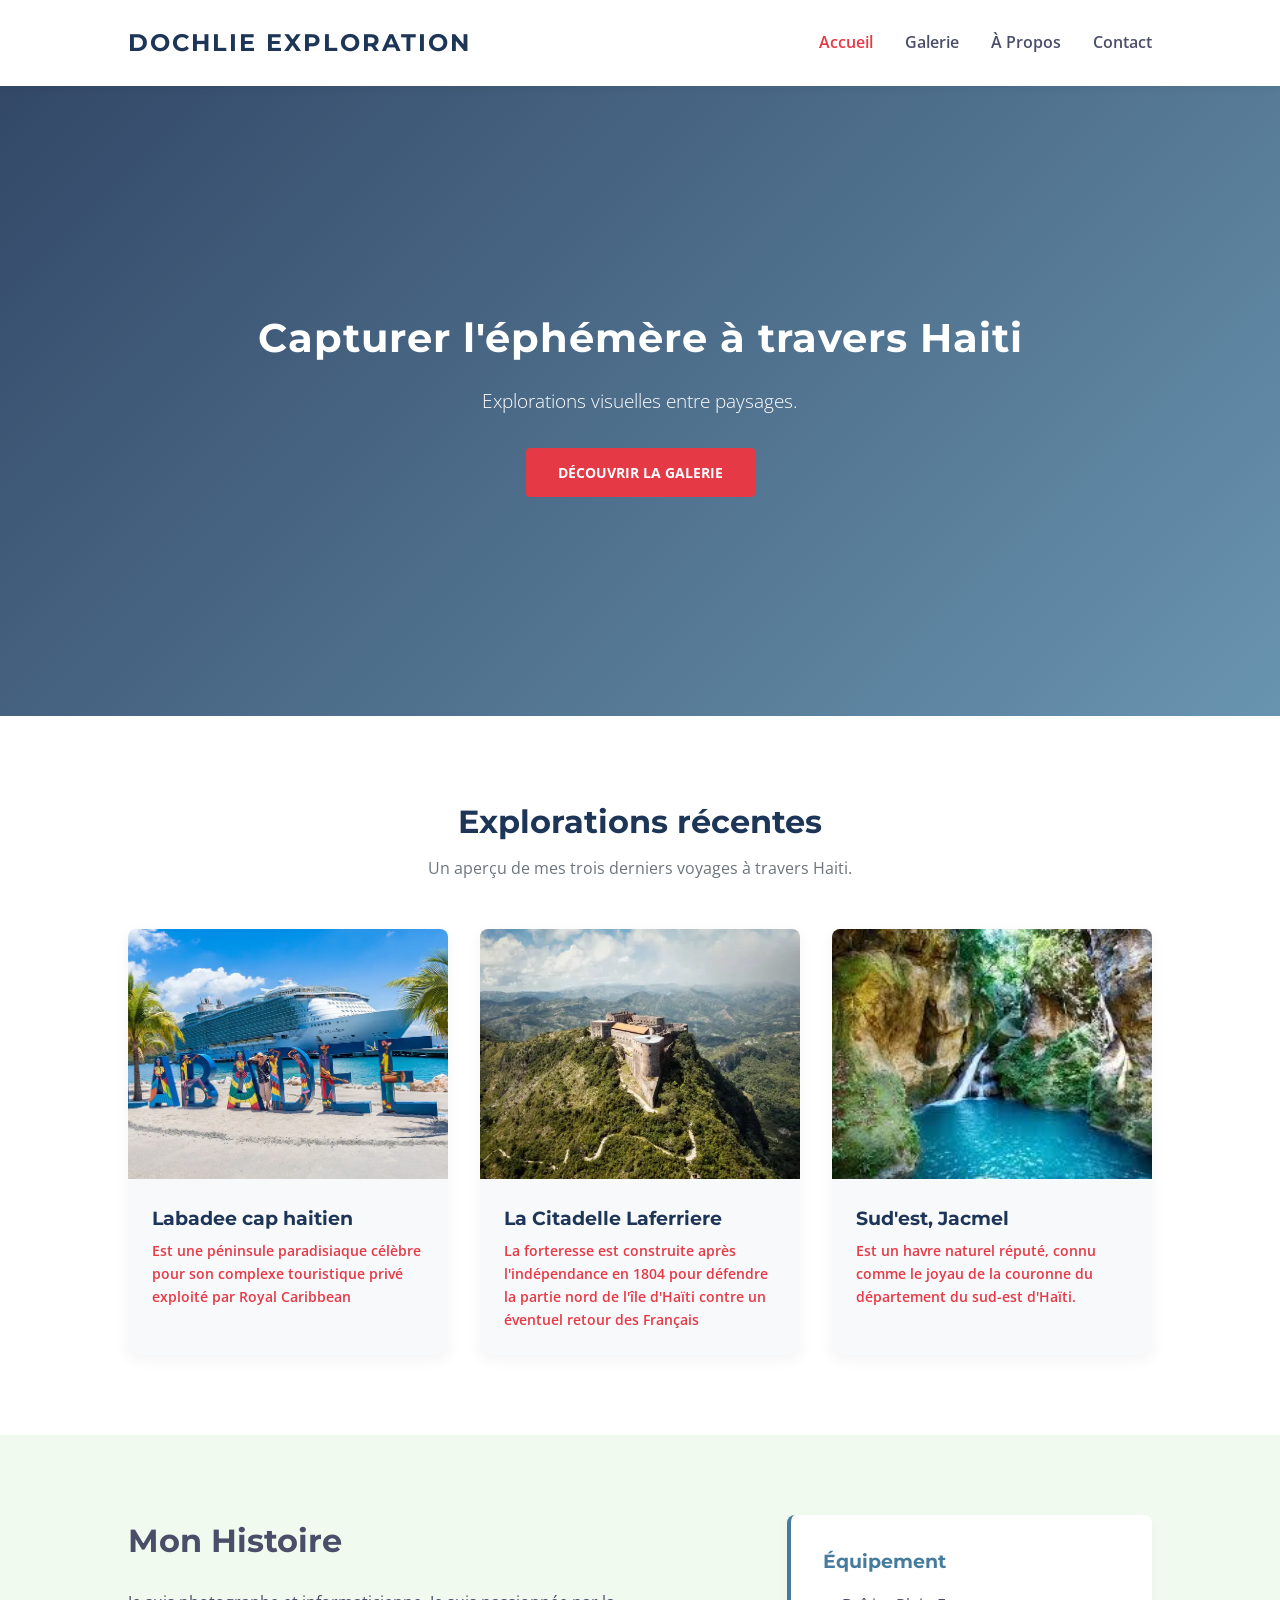
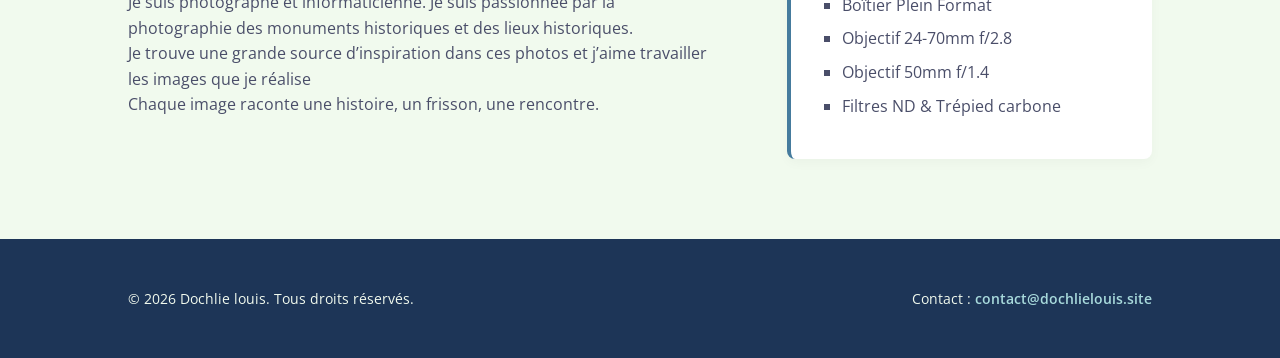
==== examen/examen.html @ fc3a5254 "Ajout examen" ====
<!DOCTYPE html>
<html lang="fr">
<head>
    <meta charset="UTF-8">
    <meta name="viewport" content="width=device-width, initial-scale=1.0">
    <title>Dochlie Louis | Photographe des monument historiques tet des lieux historiques</title>
    <link rel="preconnect" href="https://fonts.googleapis.com">
    <link rel="preconnect" href="https://fonts.gstatic.com" crossorigin>
    <link href="https://fonts.googleapis.com/css2?family=Montserrat:wght@400;700&family=Open+Sans:wght@300;400;600&display=swap" rel="stylesheet">
    <link rel="stylesheet" href="examen style.css">
</head>
<body>

    <header class="main-header">
        <h1>Dochlie Exploration</h1>
        <nav class="main-nav">
            <ul>
                <li><a href="#accueil" class="active">Accueil</a></li>
                <li><a href="#galerie">Galerie</a></li>
                <li><a href="#a-propos">À Propos</a></li>
                <li><a href="#contact">Contact</a></li>
            </ul>
        </nav>
    </header>

    <main>
        
        <section id="accueil" class="hero-section">
            <article class="hero-content">
                <h2>Capturer l'éphémère à travers Haiti</h2>
                <p>Explorations visuelles entre paysages.</p>
                <a href="#galerie" class="btn-explore">Découvrir la galerie</a>
            </article>
        </section>

        <section id="galerie" class="gallery-section">
            <h2>Explorations récentes</h2>
            <p class="subtitle">Un aperçu de mes trois derniers voyages à travers Haiti.</p>
            
            <div class="gallery-grid"> <figure class="gallery-item">
                    <img src="image/haiti-une-plongee-dans-la-culture-haitienne-1715048978.webp"="Située sur la côte nord d'Haïti, à quelques kilomètres du Cap-Haïtien">
                    <figcaption>
                        <h3>Labadee cap haitien</h3>
                        <p>Est une péninsule paradisiaque célèbre pour son complexe touristique privé exploité par Royal Caribbean</p>
                    </figcaption>
                </figure>

                <figure class="gallery-item">
                    <img src="image/citadelle (2).webp" alt="Chaîne de montagnes rocheuses et enneigées des Alpes sous un ciel bleu pur" >
                    <figcaption>
                        <h3>La Citadelle Laferriere </h3>
                        <p>La forteresse est construite après l'indépendance en 1804 pour défendre la partie nord de l'île d'Haïti contre un éventuel retour des Français</p>
                    </figcaption>
                </figure>

                <figure class="gallery-item">
                    <img src="image/bassin bleu.jpg" alt="Le Bassin Bleu du Sud-Est d'Haïti est un paradis" width="500" height="300">
                    <figcaption>
                        <h3>Sud'est, Jacmel</h3>
                        <p> Est un havre naturel réputé, connu comme le joyau de la couronne du département du sud-est d'Haïti.</p>
                    </figcaption>
                </figure>
            </div>
        </section>

        <section id="a-propos" class="about-section">
            <article class="about-text">
                <h2>Mon Histoire</h2>
                <p>Je suis photographe et informaticienne.
                     Je suis passionnée par la photographie des monuments historiques
                     et des lieux historiques. <br> Je trouve une grande source d’inspiration dans ces photos et 
                     j’aime travailler les images que je réalise</p>
                <p>Chaque image raconte une histoire, un frisson, une rencontre.</p>
            </article>
            
            <aside class="about-sidebar">
                <h3>Équipement</h3>
                <ul>
                    <li>Boîtier Plein Format</li>
                    <li>Objectif 24-70mm f/2.8</li>
                    <li>Objectif 50mm f/1.4</li>
                    <li>Filtres ND & Trépied carbone</li>
                </ul>
            </aside>
        </section>

    </main>

    <footer class="main-footer">
        <p>&copy; 2026 Dochlie louis. Tous droits réservés.</p>
        <p id="contact">Contact : <a href="mailto:contact@dochlielouis.site">contact@dochlielouis.site</a></p>
    </footer>

</body>
</html>
---- examen/examen style.css ----
/* ==========================================================================
   1. Réinitialisation et Variables
   ========================================================================== */
* {
    margin: 0;
    padding: 0;
    box-sizing: border-box;
}

html {
    scroll-behavior: smooth;
}

body {
    font-family: 'Open Sans', sans-serif;
    color: #2b2d42;
    background-color: #f8f9fa;
    line-height: 1.6;
}

h1, h2, h3 {
    font-family: 'Montserrat', sans-serif;
    font-weight: 700;
}

/* ==========================================================================
   2. Header & Navigation (Flexbox)
   ========================================================================== */
.main-header {
    background-color: rgba(255, 255, 255, 0.95);
    position: sticky;
    top: 0;
    z-index: 1000;
    display: flex;
    justify-content: space-between;
    align-items: center;
    padding: 1.5rem 10%;
    box-shadow: 0 2px 10px rgba(0, 0, 0, 0.05);
}

.main-header h1 {
    font-size: 1.5rem;
    letter-spacing: 2px;
    text-transform: uppercase;
    color: #1d3557;
}

.main-nav ul {
    display: flex;
    list-style: none;
    gap: 2rem;
}

.main-nav a {
    text-decoration: none;
    color: #4a4e69;
    font-weight: 600;
    transition: color 0.3s ease;
}

.main-nav a:hover, 
.main-nav a.active {
    color: #e63946;
}

/* ==========================================================================
   3. Section Héro (Flexbox + Dégradé CSS)
   ========================================================================== */
.hero-section {
    /* Application du linear-gradient combiné avec une couleur de repli */
    background: linear-gradient(135deg, rgba(29, 53, 87, 0.9), rgba(69, 123, 157, 0.8)), 
                url('https://images.unsplash.com/photo-1451187580459-43490279c0fa?auto=format&fit=crop&w=1920&q=80');
    background-size: cover;
    background-position: center;
    height: 70vh;
    display: flex;
    justify-content: center;
    align-items: center;
    text-align: center;
    color: #ffffff;
    padding: 0 1rem;
}

.hero-content h2 {
    font-size: 2.5rem;
    margin-bottom: 1rem;
    letter-spacing: 1px;
}

.hero-content p {
    font-size: 1.2rem;
    margin-bottom: 2rem;
    font-weight: 300;
}


.btn-explore {
    display: inline-block;
    padding: 0.8rem 2rem;
    background-color: #e63946;
    color: #ffffff;
    text-decoration: none;
    border-radius: 4px;
    font-weight: bold;
    text-transform: uppercase;
    font-size: 0.9rem;
    transition: background-color 0.3s ease, transform 0.2s ease;
}

.btn-explore:hover {
    background-color: #d62828;
    transform: translateY(-2px);
}

/* ==========================================================================
   4. Section Galerie (Grid Layout)
   ========================================================================== */
.gallery-section {
    padding: 5rem 10%;
    background-color: #ffffff;
    text-align: center;
}

.gallery-section h2 {
    font-size: 2rem;
    color: #1d3557;
    margin-bottom: 0.5rem;
}

.gallery-section .subtitle {
    color: #6c757d;
    margin-bottom: 3rem;
}

/* Mise en page en grille pour les 3 images */
.gallery-grid {
    display: grid;
    grid-template-columns: repeat(auto-fit, minmax(280px, 1fr));
    gap: 2rem;
}

.gallery-item {
    background-color: #f8f9fa;
    border-radius: 8px;
    overflow: hidden;
    box-shadow: 0 4px 15px rgba(0, 0, 0, 0.05);
    transition: transform 0.3s ease;
}

.gallery-item:hover {
    transform: translateY(-5px);
}

.gallery-item img {
    width: 100%;
    height: 250px;
    object-fit: cover; /* Permet de cadrer proprement les images sans les déformer */
    display: block;
}

.gallery-item figcaption {
    padding: 1.5rem;
    text-align: left;
}

.gallery-item figcaption h3 {
    font-size: 1.2rem;
    color: #1d3557;
    margin-bottom: 0.3rem;
}

.gallery-item figcaption p {
    color: #e63946;
    font-size: 0.9rem;
    font-weight: 600;
}

/* ==========================================================================
   5. Section À Propos & Sidebar (Flexbox)
   ========================================================================== */
.about-section {
    padding: 5rem 10%;
    display: flex;
    flex-wrap: wrap;
    gap: 4rem;
    background-color: #f1faee;
}

.about-text {
    flex: 2;
    min-width: 300px;
}

.about-text h2 {
    font-size: 2rem;
    color: #4a4e69;
    margin-bottom: 1.5rem;
}

.about-text p {
    color: #4a4e69;
   
}

/* Style de l'élément sémantique <aside> */
.about-sidebar {
    flex: 1;
    min-width: 250px;
    background-color: #ffffff;
    padding: 2rem;
    border-radius: 8px;
    box-shadow: 0 4px 12px rgba(0,0,0,0.03);
    border-left: 4px solid #457b9d;
}

.about-sidebar h3 {
    color: #457b9d;
    margin-bottom: 1rem;
}

.about-sidebar ul {
    list-style-type: square;
    padding-left: 1.2rem;
    color: #4a4e69;
}

.about-sidebar li {
    margin-bottom: 0.5rem;
}

/* ==========================================================================
   6. Footer (Flexbox)
   ========================================================================== */
.main-footer {
    background-color: #1d3557;
    color: #f1faee;
    padding: 3rem 10%;
    display: flex;
    justify-content: space-between;
    align-items: center;
    flex-wrap: wrap;
    gap: 1.5rem;
    font-size: 0.9rem;
}

.main-footer a {
    color: #a8dadc;
    text-decoration: none;
    font-weight: 600;
}

.main-footer a:hover {
    text-decoration: underline;
}

/* Responsive basique pour les petits écrans */
@media (max-width: 768px) {
    .main-header {
        flex-direction: column;
        gap: 1rem;
    }
    .main-footer {
        flex-direction: column;
        text-align: center;
    }
}
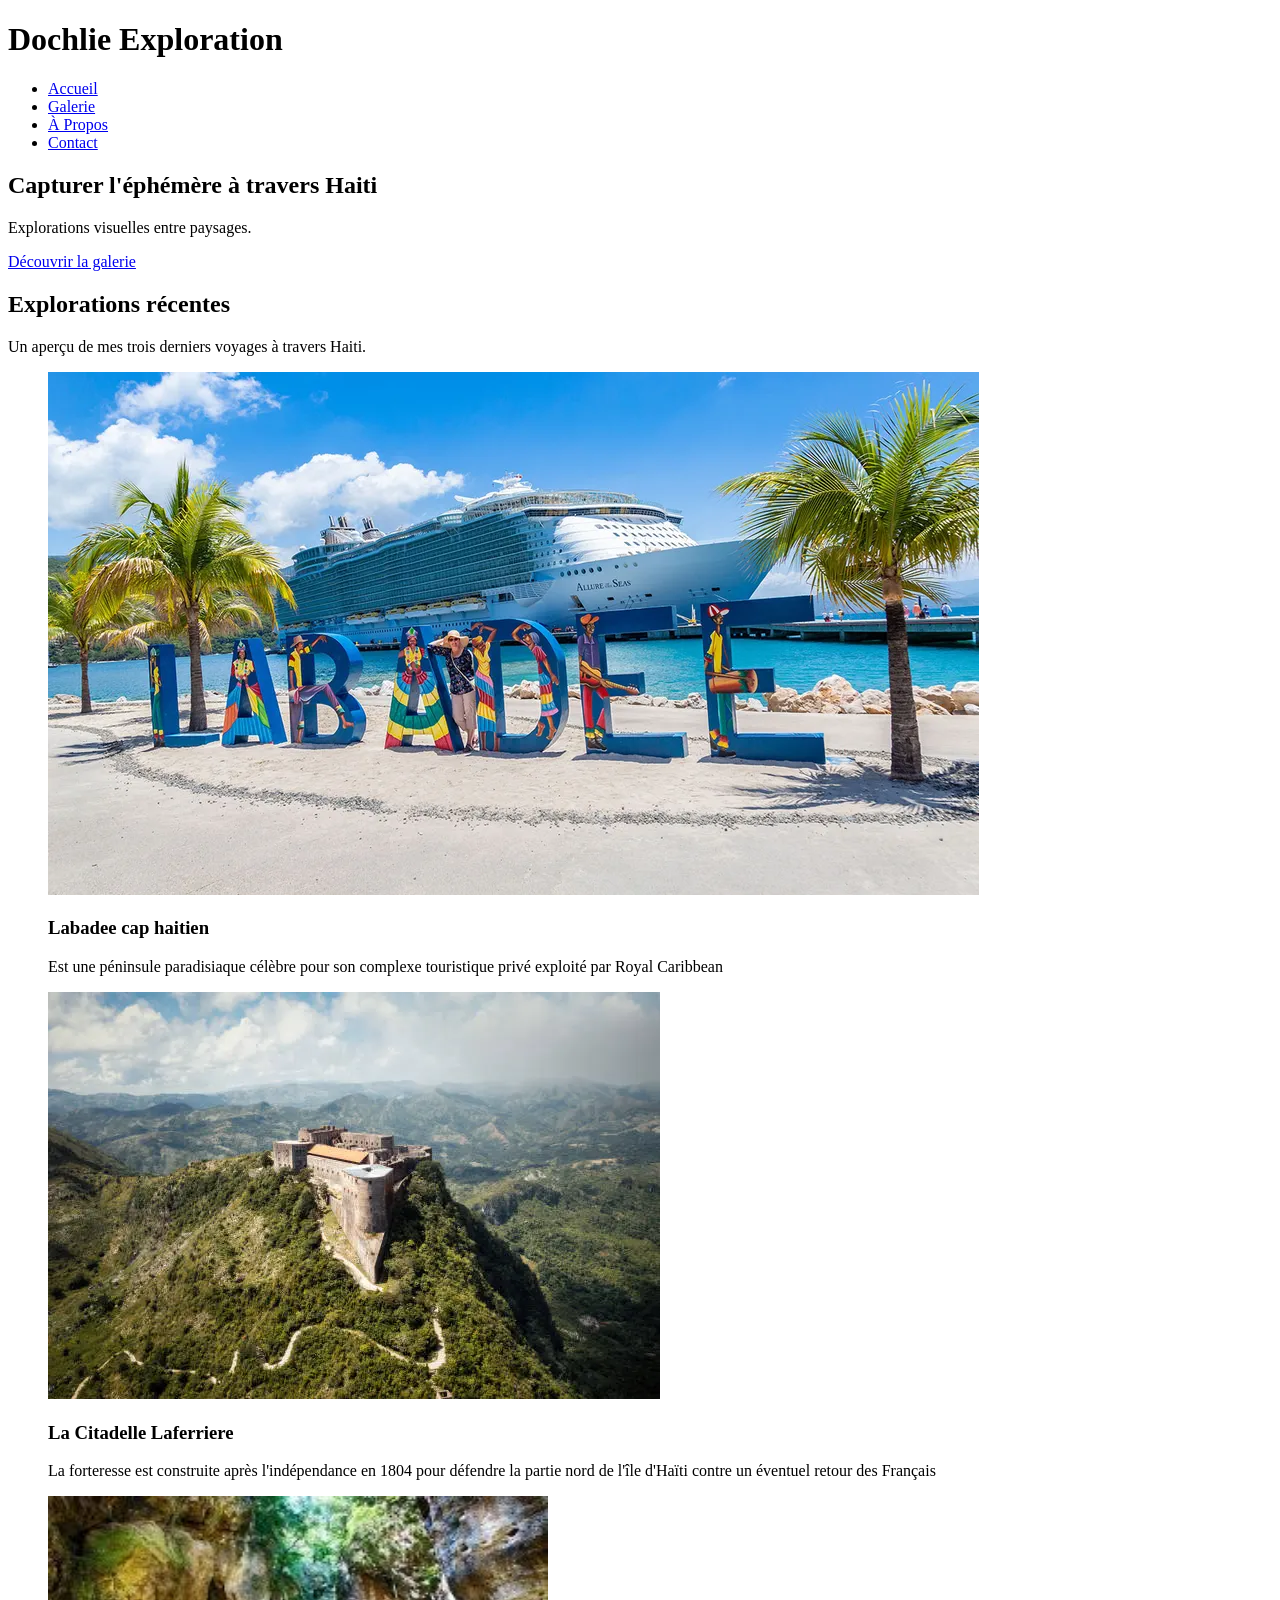
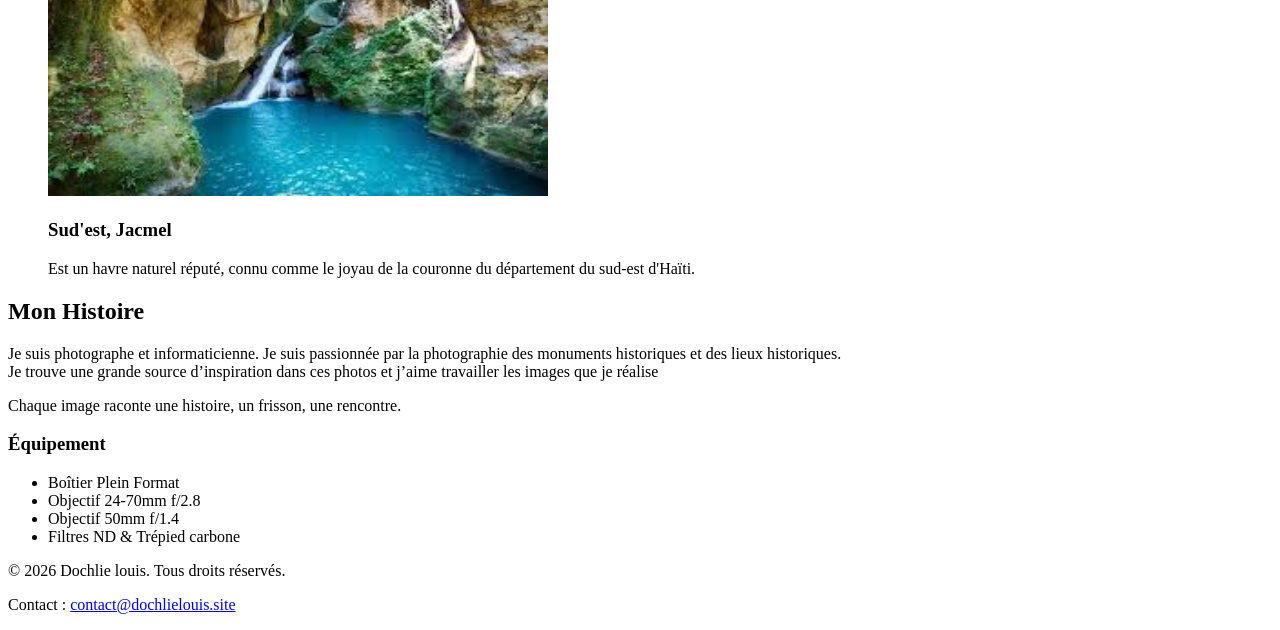
==== commit 6c2debca: "Fix stylesheet link in examen.html" ====
--- a/examen/examen.html
+++ b/examen/examen.html
@@ -7,7 +7,7 @@
     <link rel="preconnect" href="https://fonts.googleapis.com">
     <link rel="preconnect" href="https://fonts.gstatic.com" crossorigin>
     <link href="https://fonts.googleapis.com/css2?family=Montserrat:wght@400;700&family=Open+Sans:wght@300;400;600&display=swap" rel="stylesheet">
-    <link rel="stylesheet" href="examen style.css">
+    <link rel="stylesheet" href="examenstyle.css">
 </head>
 <body>
 
@@ -92,4 +92,4 @@
     </footer>
 
 </body>
-</html>+</html>
